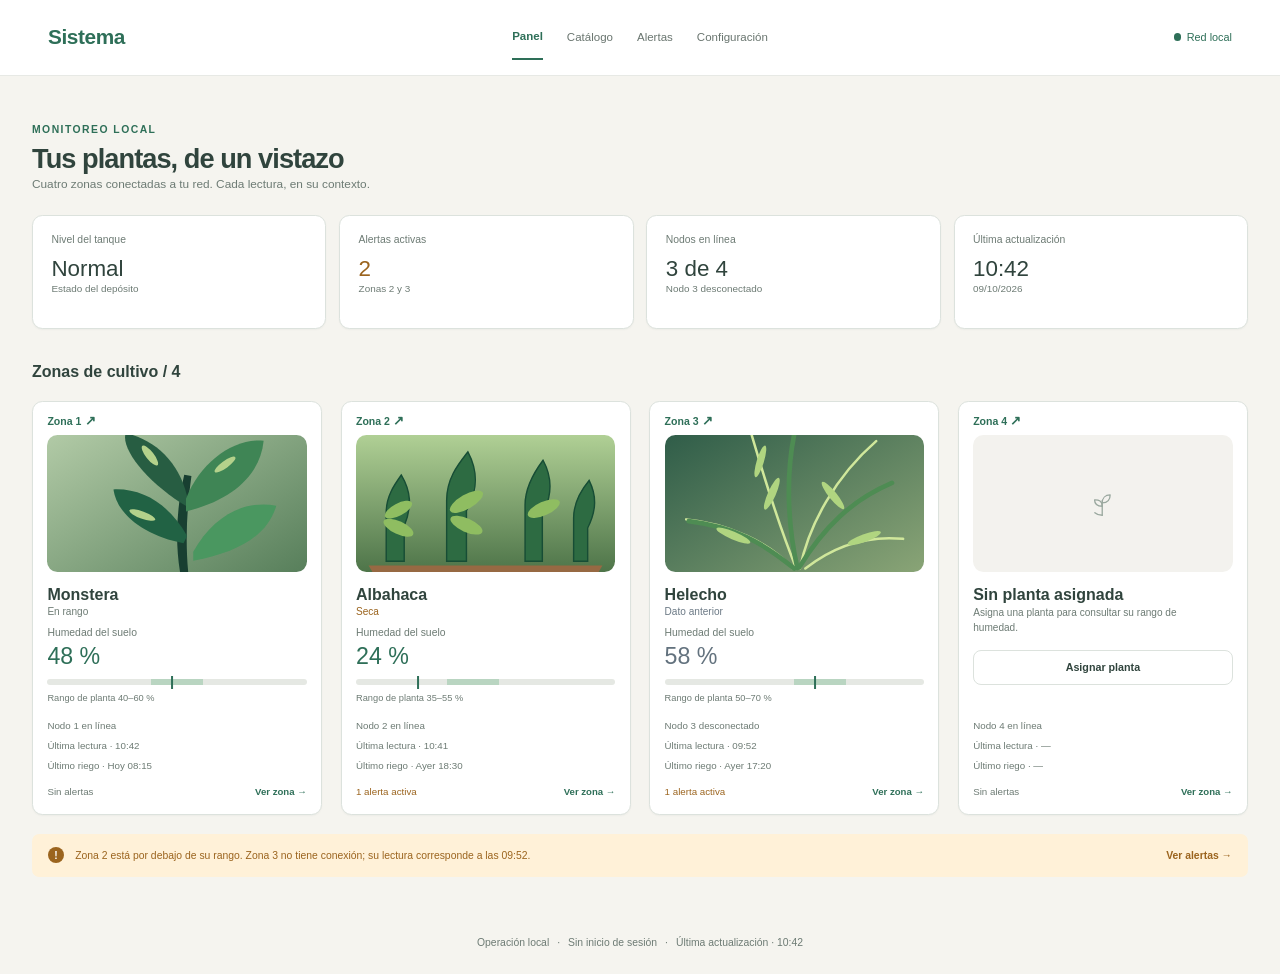
==== static/index.html @ 31420334 "Pantallas de escritorio con forme a los mockups fueron realizadas las siguientes pantallas, con unas" ====
<!doctype html>
<html lang="es-MX">
  <head>
    <meta charset="UTF-8" />
    <meta name="viewport" content="width=device-width, initial-scale=1.0" />
    <meta name="description" content="Panel local de monitoreo del sistema de riego." />
    <title>Panel | Sistema de riego</title>
    <link rel="icon" href="assets/favicon.svg" type="image/svg+xml" />
    <link rel="stylesheet" href="css/base.css" />
  </head>
  <body>
    <header class="site-header">
      <a class="brand" href="index.html" aria-label="Sistema, ir al panel">Sistema</a>
      <nav class="main-nav" aria-label="Navegación principal">
        <a class="nav-link is-active" href="index.html" aria-current="page">Panel</a>
        <a class="nav-link" href="construccion.html">Catálogo</a>
        <a class="nav-link" href="construccion.html">Alertas</a>
        <a class="nav-link" href="construccion.html">Configuración</a>
      </nav>
      <div class="network-status"><span class="status-dot" aria-hidden="true"></span>Red local</div>
    </header>

    <main class="dashboard">
      <section class="intro" aria-labelledby="page-title">
        <p class="eyebrow">Monitoreo local</p>
        <h1 id="page-title">Tus plantas, de un vistazo</h1>
        <p class="intro-copy">Cuatro zonas conectadas a tu red. Cada lectura, en su contexto.</p>
      </section>

      <section class="summary-grid" aria-label="Resumen del sistema">
        <article class="summary-card">
          <p class="card-label">Nivel del tanque</p>
          <p class="summary-value" id="tank-value">—</p>
          <p class="summary-detail" id="tank-detail">—</p>
        </article>
        <article class="summary-card">
          <p class="card-label">Alertas activas</p>
          <p class="summary-value summary-value--amber" id="alerts-value">—</p>
          <p class="summary-detail" id="alerts-detail">—</p>
        </article>
        <article class="summary-card">
          <p class="card-label">Nodos en línea</p>
          <p class="summary-value" id="nodes-value">—</p>
          <p class="summary-detail" id="nodes-detail">—</p>
        </article>
        <article class="summary-card">
          <p class="card-label">Última actualización</p>
          <p class="summary-value summary-value--time" id="updated-value">—</p>
          <p class="summary-detail" id="updated-detail">—</p>
        </article>
      </section>

      <section class="zones-section" aria-labelledby="zones-title">
        <div class="section-heading">
          <h2 id="zones-title">Zonas de cultivo <span aria-hidden="true">/</span> 4</h2>
        </div>
        <div class="zones-grid" id="zones-grid" aria-live="polite"></div>
      </section>

      <aside class="alert-banner" id="alert-banner" hidden>
        <span class="alert-icon" aria-hidden="true">!</span>
        <p id="alert-message"></p>
        <a href="construccion.html">Ver alertas <span aria-hidden="true">→</span></a>
      </aside>
    </main>

    <footer class="site-footer">
      <span>Operación local</span><span aria-hidden="true">·</span><span>Sin inicio de sesión</span><span aria-hidden="true">·</span><span id="footer-updated">Última actualización —</span>
    </footer>

    <script type="module" src="js/panel.js?v=3"></script>
  </body>
</html>
---- static/css/base.css ----
:root {
  --ink: #30443d;
  --muted: #6d7b74;
  --line: #dce2dd;
  --surface: #ffffff;
  --canvas: #f5f4ef;
  --green: #2e6f58;
  --green-soft: #b9d5c1;
  --amber: #9b641e;
  --amber-bg: #fff1d8;
  --radius: 0.65rem;
  --shadow: 0 1px 2px rgb(31 49 41 / 4%);
}

* { box-sizing: border-box; }

html { min-width: 320px; }

body {
  margin: 0;
  min-width: 320px;
  color: var(--ink);
  background: var(--canvas);
  font: 0.875rem/1.45 "Segoe UI", Tahoma, sans-serif;
}

a { color: inherit; }
a:focus-visible, button:focus-visible { outline: 3px solid #e0a43a; outline-offset: 3px; }

.site-header {
  min-height: 4.75rem;
  padding: 0 3rem;
  display: grid;
  grid-template-columns: 1fr auto 1fr;
  align-items: center;
  gap: 2rem;
  background: var(--surface);
  border-bottom: 1px solid #e7e9e5;
}

.brand { color: var(--green); font-size: 1.3rem; font-weight: 700; text-decoration: none; letter-spacing: -0.02em; }
.main-nav { display: flex; align-items: center; gap: 1.5rem; height: 100%; }
.nav-link { min-height: 44px; display: grid; place-items: center; color: #69756f; font-size: 0.72rem; text-decoration: none; }
.nav-link.is-active { color: var(--green); font-weight: 700; border-bottom: 2px solid var(--green); }
.network-status { justify-self: end; color: var(--green); font-size: 0.68rem; }
.status-dot { display: inline-block; width: 0.45rem; height: 0.45rem; margin-right: 0.35rem; background: var(--green); border-radius: 50%; }

.dashboard { max-width: 1320px; margin: 0 auto; padding: 2.9rem 2rem 2.4rem; }
.intro { margin-bottom: 1.35rem; }
.eyebrow { margin: 0 0 0.35rem; color: var(--green); font-size: 0.65rem; font-weight: 700; letter-spacing: 0.14em; text-transform: uppercase; }
h1, h2, h3, p { margin-top: 0; }
h1 { margin-bottom: 0.12rem; font-size: clamp(1.7rem, 2vw, 2.1rem); line-height: 1.15; letter-spacing: -0.035em; }
.intro-copy { margin: 0; color: var(--muted); font-size: 0.74rem; }

.summary-grid { display: grid; grid-template-columns: repeat(4, minmax(0, 1fr)); gap: 0.8rem; margin-bottom: 1.9rem; }
.summary-card, .zone-card { background: var(--surface); border: 1px solid var(--line); border-radius: var(--radius); box-shadow: var(--shadow); }
.summary-card { min-height: 7.15rem; padding: 1rem 1.15rem; }
.card-label, .metric-label { margin-bottom: 0.55rem; color: var(--muted); font-size: 0.65rem; }
.summary-value { margin-bottom: 0.02rem; font-size: 1.4rem; line-height: 1.15; }
.summary-value--amber, .active-alert { color: var(--amber); }
.summary-value--time { font-variant-numeric: tabular-nums; }
.summary-detail { margin: 0; color: var(--muted); font-size: 0.62rem; }
.section-heading h2 { margin-bottom: 1.1rem; font-size: 1rem; }
.zones-grid { display: grid; grid-template-columns: repeat(4, minmax(0, 1fr)); gap: 1.15rem; align-items: stretch; }
.zone-card { min-width: 0; overflow: hidden; display: flex; flex-direction: column; }
.zone-link { min-height: 2rem; padding: 0.68rem 0.9rem 0.25rem; display: flex; align-items: center; color: var(--green); font-size: 0.66rem; font-weight: 700; text-decoration: none; }
.arrow { margin-left: 0.2rem; font-size: 0.8rem; }
.zone-image { width: calc(100% - 1.8rem); height: 8.55rem; margin: 0 0.9rem; object-fit: cover; border-radius: 0.65rem; }
.zone-image--empty { display: grid; place-items: center; background: #f3f2ee; color: #99a49e; }
.plant-icon { width: 2.2rem; height: 2.4rem; position: relative; display: block; }
.plant-stem { position: absolute; width: 0.12rem; height: 1.35rem; left: 1.05rem; bottom: 0.1rem; background: #9aa89f; transform: rotate(-8deg); }
.plant-leaf { position: absolute; width: 0.9rem; height: 0.55rem; border: 0.12rem solid #9aa89f; border-radius: 100% 0 100% 0; }
.plant-leaf--left { top: 0.55rem; left: 0.25rem; transform: rotate(24deg); }
.plant-leaf--right { top: 0.15rem; left: 1.1rem; transform: rotate(-28deg); }
.zone-content { padding: 0.8rem 0.9rem 0.95rem; display: flex; flex: 1; flex-direction: column; }
.zone-content h3 { margin-bottom: 0.05rem; font-size: 1rem; line-height: 1.2; }
.zone-state, .empty-copy { margin-bottom: 0.25rem; color: var(--muted); font-size: 0.63rem; }
.zone-state--seca { color: var(--amber); }
.zone-state--sin-conexión { color: #6b7985; }
.zone-card--offline .humidity-value { color: #63727e; }
.metric-label { margin: 0.1rem 0 0.35rem; }
.humidity-value { margin-bottom: 0.65rem; color: var(--green); font-size: 1.45rem; line-height: 1; }
.humidity-range { margin-bottom: 0.85rem; }
.range-track { position: relative; height: 0.38rem; background: #e5e8e3; border-radius: 99px; }
.range-safe { position: absolute; top: 0; bottom: 0; background: var(--green-soft); }
.range-marker { position: absolute; top: -0.2rem; width: 0.12rem; height: 0.8rem; background: var(--green); transform: translateX(-50%); }
.range-caption { margin: 0.45rem 0 0; color: var(--muted); font-size: 0.58rem; }
.empty-copy { max-width: 15rem; min-height: 2.6rem; line-height: 1.5; }
.button { min-height: 2.2rem; display: inline-grid; place-items: center; padding: 0 0.8rem; border-radius: 0.5rem; font-size: 0.67rem; font-weight: 700; text-decoration: none; }
.button--secondary { margin-bottom: 0.7rem; border: 1px solid var(--line); }
.button--primary { color: #fff; background: var(--green); }
.zone-details { margin-top: auto; color: var(--muted); font-size: 0.61rem; }
.zone-details p { margin: 0 0 0.35rem; }
.zone-footer { margin-top: 0.75rem; display: flex; align-items: center; justify-content: space-between; gap: 0.3rem; }
.no-alert { color: var(--muted); }
.view-link { color: var(--green); font-size: 0.6rem; font-weight: 700; text-decoration: none; white-space: nowrap; }
.alert-banner { min-height: 2.7rem; margin-top: 1.15rem; padding: 0.65rem 1rem; display: flex; align-items: center; gap: 0.7rem; color: var(--amber); background: var(--amber-bg); border-radius: 0.45rem; font-size: 0.65rem; }
.alert-banner p { flex: 1; margin: 0; }
.alert-banner a { font-weight: 700; text-decoration: none; white-space: nowrap; }
.alert-icon { width: 1rem; height: 1rem; display: grid; place-items: center; color: #fff; background: var(--amber); border-radius: 50%; font-size: 0.65rem; font-weight: 700; }
.site-footer { padding: 1.2rem 2rem 1.5rem; color: var(--muted); text-align: center; font-size: 0.65rem; }
.site-footer span { margin: 0 0.25rem; }
.construction-page { max-width: 50rem; min-height: 65vh; margin: 0 auto; padding: 6rem 2rem; text-align: center; }
.construction-page h1 { margin-bottom: 0.8rem; }
.construction-page p:not(.eyebrow) { color: var(--muted); margin-bottom: 1.5rem; }

.detail-page { max-width: 1320px; margin: 0 auto; padding: 2.2rem 2rem 2.5rem; }
.detail-heading { display: flex; align-items: flex-end; justify-content: space-between; gap: 2rem; }
.detail-heading h1 { margin-bottom: 0.15rem; }
.detail-subtitle { margin-bottom: 0.55rem; font-size: 1.15rem; font-weight: 600; }
.detail-meta, .photo-credit, .chart-footnote, .chart-note { color: var(--muted); font-size: 0.61rem; }
.heading-actions { display: flex; gap: 0.65rem; padding-bottom: 0.35rem; }
.detail-alert { margin: 1.2rem 0 1.4rem; padding: 0.8rem 1rem; display: flex; flex-direction: column; color: var(--amber); background: var(--amber-bg); border-radius: 0.45rem; font-size: 0.68rem; }
.detail-alert strong { margin-bottom: 0.2rem; }
.detail-card { background: var(--surface); border: 1px solid var(--line); border-radius: var(--radius); box-shadow: var(--shadow); }
.plant-profile { padding: 1.15rem; }
.profile-image { width: 18rem; height: 11rem; display: block; object-fit: cover; border-radius: 0.35rem; }
.photo-credit { margin: 0.35rem 0 0.7rem; }
.plant-profile h2, .zone-summary h2 { margin: 0 0 0.08rem; font-size: 1.05rem; }
.plant-profile > p:not(.photo-credit), .care-note, .source-note { font-size: 0.7rem; }
.scientific-name { margin-bottom: 0.45rem; color: var(--green); font-weight: 700; }
.plant-facts { display: grid; grid-template-columns: repeat(3, 1fr); gap: 0.5rem 2rem; margin: 0.85rem 0; }
.plant-facts div, .condition-list div { display: grid; gap: 0.05rem; }
dt, .care-note strong, .source-note strong { color: var(--green); font-size: 0.61rem; font-weight: 700; }
dd { margin: 0; font-size: 0.68rem; }
.care-note, .source-note { display: grid; gap: 0.15rem; margin-top: 0.55rem; }
.detail-top-grid { display: grid; grid-template-columns: minmax(15rem, 0.8fr) minmax(0, 1.7fr); gap: 1.15rem; margin-top: 1.15rem; }
.plant-status { padding: 1.15rem; }
.detail-humidity { margin: 0.2rem 0 0.7rem; color: var(--amber); font-size: 2.1rem; line-height: 1; font-variant-numeric: tabular-nums; }
.detail-humidity span { font-size: 1.25rem; font-weight: 600; }
.detail-range { margin-bottom: 1rem; }
.plant-status h3, .compact-card h3, .action-card h3 { margin: 0 0 0.55rem; font-size: 0.8rem; }
.chart-legend { margin-bottom: 0.55rem; color: var(--muted); font-size: 0.6rem; }
.legend-line, .legend-band { display: inline-block; width: 1.1rem; height: 0.15rem; margin-right: 0.2rem; vertical-align: middle; background: var(--green); }
.legend-band { height: 0.6rem; background: var(--green-soft); }
.chart-wrap { width: 100%; height: 11rem; }
.chart-wrap--wide { height: 14rem; }
.chart { width: 100%; height: 100%; overflow: visible; }
.chart-band { fill: #e2eee4; }
.chart-gridline { stroke: #e2e7e2; stroke-width: 1; }
.chart-line { fill: none; stroke: var(--green); stroke-width: 2.5; }
.chart-point { fill: var(--amber); }
.chart text { fill: var(--muted); font: 10px "Segoe UI", Tahoma, sans-serif; }
.plant-change { stroke: var(--amber); stroke-dasharray: 4 4; stroke-width: 1; }
.plant-change-label { fill: var(--amber) !important; }
.chart-footnote { margin: 0.35rem 0 0; }
.zone-summary { grid-column: 1; grid-row: 1; padding: 1.15rem; }
.plant-status { grid-column: 2; grid-row: 1; }
.summary-icon { width: 100%; height: 9rem; object-fit: cover; border-radius: 0.35rem; margin-bottom: 0.85rem; }
.summary-lines { margin-top: 1rem; color: var(--muted); font-size: 0.66rem; }
.summary-lines p { margin-bottom: 0.45rem; }
.period-section { margin-top: 1.15rem; padding: 1.15rem; }
.period-switch { display: flex; gap: 0.35rem; margin-bottom: 0.85rem; }
.period-button { min-height: 2rem; padding: 0 0.7rem; color: var(--ink); background: #fff; border: 1px solid var(--line); border-radius: 0.35rem; font: inherit; font-size: 0.63rem; font-weight: 700; cursor: pointer; }
.period-button.is-selected { color: #fff; background: var(--green); border-color: var(--green); }
.period-metrics { display: grid; grid-template-columns: repeat(2, 1fr); gap: 0.75rem; margin-bottom: 1rem; }
.period-metrics article { padding: 0.8rem; background: var(--canvas); border-radius: 0.45rem; }
.period-metrics p { margin-bottom: 0.1rem; color: var(--green); font-size: 0.62rem; font-weight: 700; }
.period-metrics strong { display: block; font-size: 1.3rem; }
.period-metrics span, .compact-card span, .compact-card small, .action-card p { display: block; color: var(--muted); font-size: 0.61rem; }
.period-section h3 { margin-bottom: 0.25rem; font-size: 0.8rem; }
.chart-note { margin-bottom: 0.45rem; }
.period-chart-legend { margin: 0 0 0.65rem; display: flex; flex-wrap: wrap; gap: 0.75rem 1.2rem; color: var(--muted); font-size: 0.61rem; }
.period-chart-legend span { display: inline-flex; align-items: center; gap: 0.25rem; }
.period-chart-legend strong { color: var(--ink); }
.period-chart-legend .legend-line, .period-chart-legend .legend-band, .period-chart-legend .legend-point { flex: 0 0 auto; margin: 0; }
.legend-point { display: inline-block; width: 0.55rem; height: 0.55rem; background: var(--amber); border-radius: 50%; }
.info-grid { display: grid; grid-template-columns: repeat(2, minmax(0, 1fr)); gap: 1.15rem; margin-top: 1.15rem; }
.compact-card, .action-card { min-height: 8.2rem; padding: 1.1rem; }
.date-label { margin: 0.35rem 0 0; color: var(--green); font-size: 0.6rem; font-weight: 700; }
.compact-card strong { display: block; font-size: 1.2rem; }
.compact-card small { margin-top: 0.8rem; }
.condition-list { display: grid; grid-template-columns: repeat(3, 1fr); gap: 0.6rem; margin: 0 0 0.55rem; }
.condition-list dd { font-size: 1.05rem; font-weight: 600; }
.link-card { min-height: 4.1rem; padding: 1rem; display: flex; flex-direction: column; justify-content: center; gap: 0.2rem; text-decoration: none; }
.link-card strong { color: var(--green); font-size: 0.8rem; }
.link-card span { color: var(--muted); font-size: 0.61rem; }
.action-card .button { width: max-content; margin: 0.2rem 0.3rem 0 0; border: 1px solid var(--line); cursor: pointer; }
.action-card .button--primary { border-color: var(--green); }
.action-feedback { margin-top: 0.45rem; color: var(--green) !important; }
.history-section, .irrigation-states { margin-top: 1.15rem; padding: 1.15rem; }
.section-title-row { display: flex; justify-content: space-between; }
.section-title-row h2, .irrigation-states h2 { margin: 0 0 0.85rem; font-size: 0.9rem; }
.section-title-row span { color: var(--green); font-size: 0.6rem; }
.history-label { margin: 0.7rem 0 0.4rem; color: var(--green); font-size: 0.6rem; }
.history-item { min-height: 3.4rem; margin-top: 0.35rem; padding: 0.7rem; display: grid; grid-template-columns: 8rem 1fr auto; align-items: center; gap: 0.7rem; background: var(--canvas); border-radius: 0.45rem; font-size: 0.62rem; }
.history-item span { color: var(--muted); }
.history-item b { padding: 0.25rem 0.5rem; color: var(--green); background: var(--green-soft); border-radius: 0.35rem; font-size: 0.57rem; }
.history-item--alert { background: var(--amber-bg); }.history-item--alert b { color: var(--amber); background: transparent; }
.state-grid { display: grid; grid-template-columns: repeat(2, 1fr); gap: 0.7rem; }
.state-grid div { padding: 0.75rem; display: grid; gap: 0.25rem; background: var(--canvas); border-radius: 0.45rem; }.state-grid b { color: var(--green); font-size: 0.62rem; }.state-grid span { color: var(--muted); font-size: 0.59rem; }
.confirm-dialog { max-width: 25rem; width: calc(100% - 2rem); padding: 1.4rem; color: var(--ink); border: 1px solid var(--line); border-radius: var(--radius); box-shadow: 0 1rem 3rem rgb(31 49 41 / 20%); }.confirm-dialog::backdrop { background: rgb(30 45 38 / 35%); }.confirm-dialog h2 { margin: 0 0 0.5rem; font-size: 1rem; }.confirm-dialog p { color: var(--muted); font-size: 0.75rem; }.dialog-actions { display: flex; justify-content: flex-end; gap: 0.5rem; }
.empty-detail-page { max-width: 1320px; min-height: calc(100vh - 9rem); margin: 0 auto; padding: 2.2rem 2rem 2.5rem; }
.empty-detail-heading { display: flex; align-items: flex-start; justify-content: space-between; gap: 2rem; }
.empty-detail-heading h1 { margin: 1rem 0 0.7rem; font-size: clamp(2rem, 3vw, 2.65rem); }
.empty-detail-heading p:not(.eyebrow):not(.detail-meta) { margin-bottom: 0.6rem; color: var(--muted); font-size: 0.85rem; }
.empty-detail-heading .button { margin-top: 2rem; }
.empty-node-status { margin: 1.65rem 0 1.8rem; color: var(--green); font-size: 0.75rem; font-weight: 700; }
.empty-zone-card { min-height: 20rem; padding: 2.5rem 1.5rem; display: flex; align-items: center; flex-direction: column; justify-content: center; text-align: center; }
.empty-plant-icon { width: 4.25rem; height: 4.25rem; margin-bottom: 1.2rem; padding: 0.8rem; display: block; background: #f3f2ee; border-radius: 0.65rem; object-fit: contain; }
.empty-zone-card h2 { margin-bottom: 0.85rem; font-size: 1.6rem; }
.empty-zone-card p { max-width: 42rem; margin-bottom: 1.35rem; color: var(--muted); font-size: 0.78rem; }
.empty-zone-card .button { margin-bottom: 1.4rem; }
.empty-zone-card small { color: var(--muted); font-size: 0.66rem; }

@media (max-width: 900px) {
  .site-header { padding: 0 1.5rem; }
  .dashboard { padding-inline: 1.5rem; }
  .zones-grid { grid-template-columns: repeat(2, minmax(0, 1fr)); }
  .detail-top-grid { grid-template-columns: 1fr; }
  .zone-summary, .plant-status { grid-column: auto; grid-row: auto; }
}

@media (min-width: 901px) {
  .detail-page { font-size: 0.95rem; }
  .detail-page .detail-subtitle { font-size: 1.25rem; }
  .detail-page .detail-meta, .detail-page .photo-credit, .detail-page .chart-footnote, .detail-page .chart-note { font-size: 0.72rem; }
  .detail-page .plant-profile > p:not(.photo-credit), .detail-page .care-note, .detail-page .source-note { font-size: 0.78rem; }
  .detail-page dt, .detail-page .care-note strong, .detail-page .source-note strong { font-size: 0.68rem; }
  .detail-page dd, .detail-page .summary-lines, .detail-page .zone-state { font-size: 0.75rem; }
  .detail-page .card-label, .detail-page .range-caption { font-size: 0.72rem; }
  .detail-page .chart-legend, .detail-page .period-chart-legend { font-size: 0.7rem; }
  .detail-page .period-metrics p { font-size: 0.68rem; }
  .detail-page .period-metrics span, .detail-page .compact-card span, .detail-page .compact-card small, .detail-page .action-card p { font-size: 0.68rem; }
  .detail-page .history-item, .detail-page .state-grid span { font-size: 0.68rem; }
  .detail-page .history-label, .detail-page .state-grid b { font-size: 0.68rem; }
  .detail-page .chart text { font-size: 11px; }
}

@media (max-width: 620px) {
  .site-header { grid-template-columns: 1fr auto; gap: 0.8rem; padding: 0.75rem 1rem 0; }
  .main-nav { grid-column: 1 / -1; grid-row: 2; overflow-x: auto; justify-content: flex-start; gap: 1.25rem; }
  .network-status { grid-column: 2; grid-row: 1; }
  .dashboard { padding: 2rem 1rem; }
  .summary-grid { grid-template-columns: repeat(2, minmax(0, 1fr)); }
  .zones-grid { grid-template-columns: 1fr; }
  .detail-page { padding: 2rem 1rem; }
  .empty-detail-page { padding: 2rem 1rem; }
  .detail-heading { align-items: flex-start; flex-direction: column; gap: 1rem; }
  .empty-detail-heading { flex-direction: column; gap: 0.5rem; }
  .empty-detail-heading .button { margin-top: 0.5rem; }
  .detail-subtitle { font-size: 1rem; }
  .heading-actions { padding: 0; }
  .plant-facts, .period-metrics, .info-grid, .state-grid { grid-template-columns: 1fr; }
  .profile-image { width: 100%; height: auto; }
  .summary-icon { height: auto; }
  .chart-wrap--wide { height: 11rem; }
  .history-item { grid-template-columns: 1fr; gap: 0.2rem; }
  .alert-banner { align-items: flex-start; flex-wrap: wrap; }
  .alert-banner p { min-width: 12rem; }
}

@media (prefers-reduced-motion: reduce) {
  *, *::before, *::after { scroll-behavior: auto !important; transition-duration: 0.01ms !important; }
}
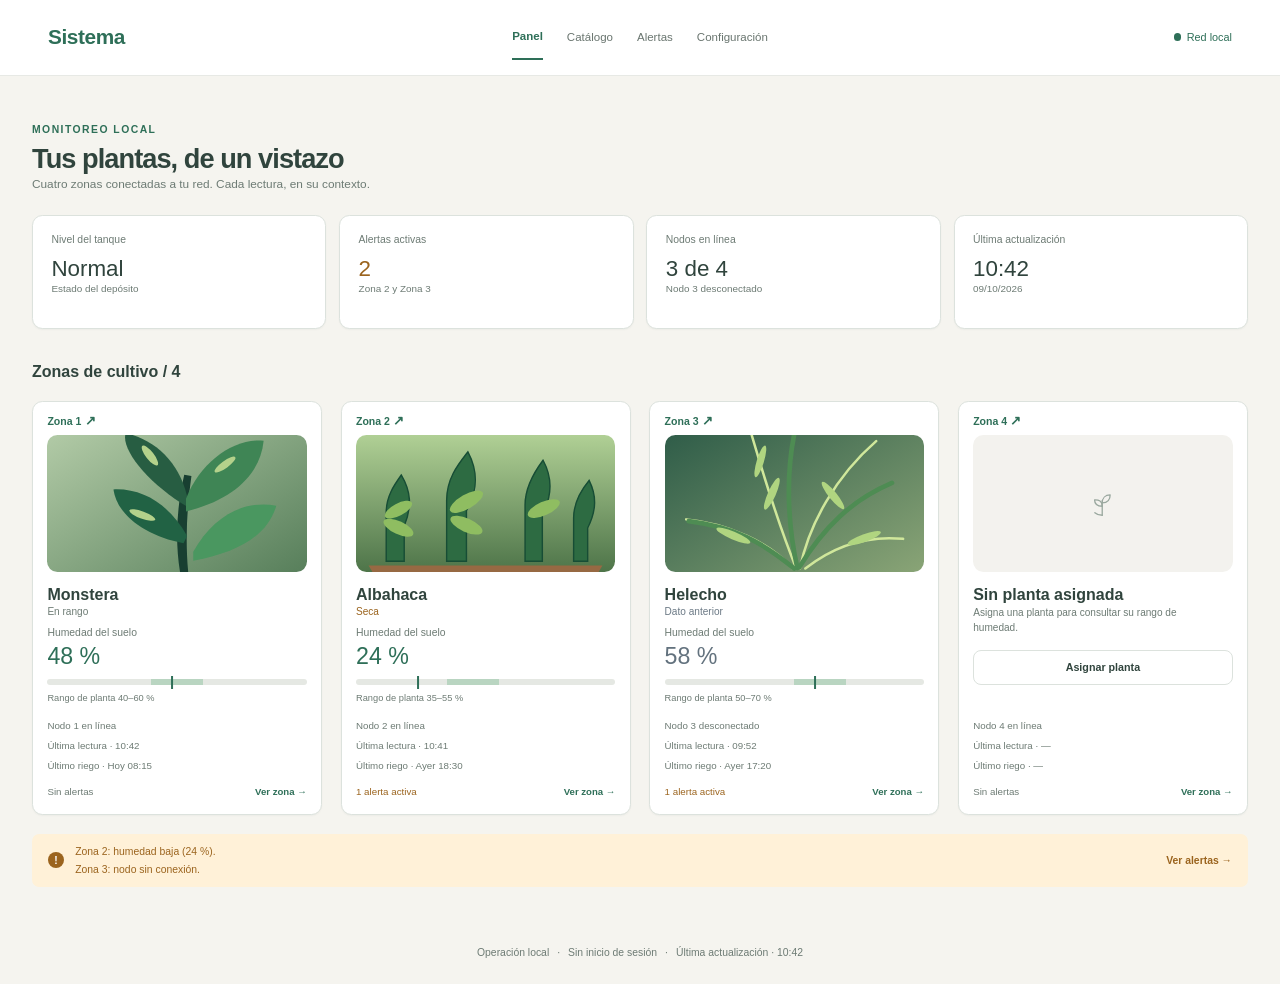
==== commit afcc5981: "Pantalla de alerta ya funciona" ====
--- a/static/index.html
+++ b/static/index.html
@@ -14,7 +14,7 @@
       <nav class="main-nav" aria-label="Navegación principal">
         <a class="nav-link is-active" href="index.html" aria-current="page">Panel</a>
         <a class="nav-link" href="construccion.html">Catálogo</a>
-        <a class="nav-link" href="construccion.html">Alertas</a>
+        <a class="nav-link" href="alertas.html">Alertas</a>
         <a class="nav-link" href="construccion.html">Configuración</a>
       </nav>
       <div class="network-status"><span class="status-dot" aria-hidden="true"></span>Red local</div>
@@ -59,8 +59,8 @@
 
       <aside class="alert-banner" id="alert-banner" hidden>
         <span class="alert-icon" aria-hidden="true">!</span>
-        <p id="alert-message"></p>
-        <a href="construccion.html">Ver alertas <span aria-hidden="true">→</span></a>
+        <div class="alert-messages" id="alert-messages"></div>
+        <a href="alertas.html">Ver alertas <span aria-hidden="true">→</span></a>
       </aside>
     </main>
 
--- a/static/css/base.css
+++ b/static/css/base.css
@@ -95,7 +95,8 @@
 .no-alert { color: var(--muted); }
 .view-link { color: var(--green); font-size: 0.6rem; font-weight: 700; text-decoration: none; white-space: nowrap; }
 .alert-banner { min-height: 2.7rem; margin-top: 1.15rem; padding: 0.65rem 1rem; display: flex; align-items: center; gap: 0.7rem; color: var(--amber); background: var(--amber-bg); border-radius: 0.45rem; font-size: 0.65rem; }
-.alert-banner p { flex: 1; margin: 0; }
+.alert-messages { flex: 1; display: grid; gap: 0.15rem; }
+.alert-messages p { margin: 0; }
 .alert-banner a { font-weight: 700; text-decoration: none; white-space: nowrap; }
 .alert-icon { width: 1rem; height: 1rem; display: grid; place-items: center; color: #fff; background: var(--amber); border-radius: 50%; font-size: 0.65rem; font-weight: 700; }
 .site-footer { padding: 1.2rem 2rem 1.5rem; color: var(--muted); text-align: center; font-size: 0.65rem; }
@@ -103,6 +104,17 @@
 .construction-page { max-width: 50rem; min-height: 65vh; margin: 0 auto; padding: 6rem 2rem; text-align: center; }
 .construction-page h1 { margin-bottom: 0.8rem; }
 .construction-page p:not(.eyebrow) { color: var(--muted); margin-bottom: 1.5rem; }
+.alerts-page { max-width: 64rem; min-height: calc(100vh - 9rem); margin: 0 auto; padding: 3rem 2rem; }
+.alerts-page h1 { margin-bottom: 0.3rem; }
+.alerts-intro { margin-bottom: 1.5rem; color: var(--muted); }
+.alerts-list { display: grid; gap: 0.8rem; margin-bottom: 1.5rem; }
+.alert-item { padding: 1rem; display: grid; grid-template-columns: 2rem 1fr auto; align-items: center; gap: 0.8rem; background: var(--amber-bg); border: 1px solid #f0d9ad; border-radius: var(--radius); }
+.alert-item--offline { background: #eef1f2; border-color: #d7dfe2; }
+.alert-item-icon { width: 1.35rem; height: 1.35rem; display: grid; place-items: center; color: #fff; background: var(--amber); border-radius: 50%; font-size: 0.75rem; font-weight: 700; }
+.alert-item--offline .alert-item-icon { background: #687985; }
+.alert-item h2 { margin: 0 0 0.2rem; font-size: 0.85rem; }
+.alert-item p { margin: 0; color: var(--muted); font-size: 0.7rem; }
+.alert-item a { color: var(--green); font-size: 0.68rem; font-weight: 700; text-decoration: none; white-space: nowrap; }
 
 .detail-page { max-width: 1320px; margin: 0 auto; padding: 2.2rem 2rem 2.5rem; }
 .detail-heading { display: flex; align-items: flex-end; justify-content: space-between; gap: 2rem; }
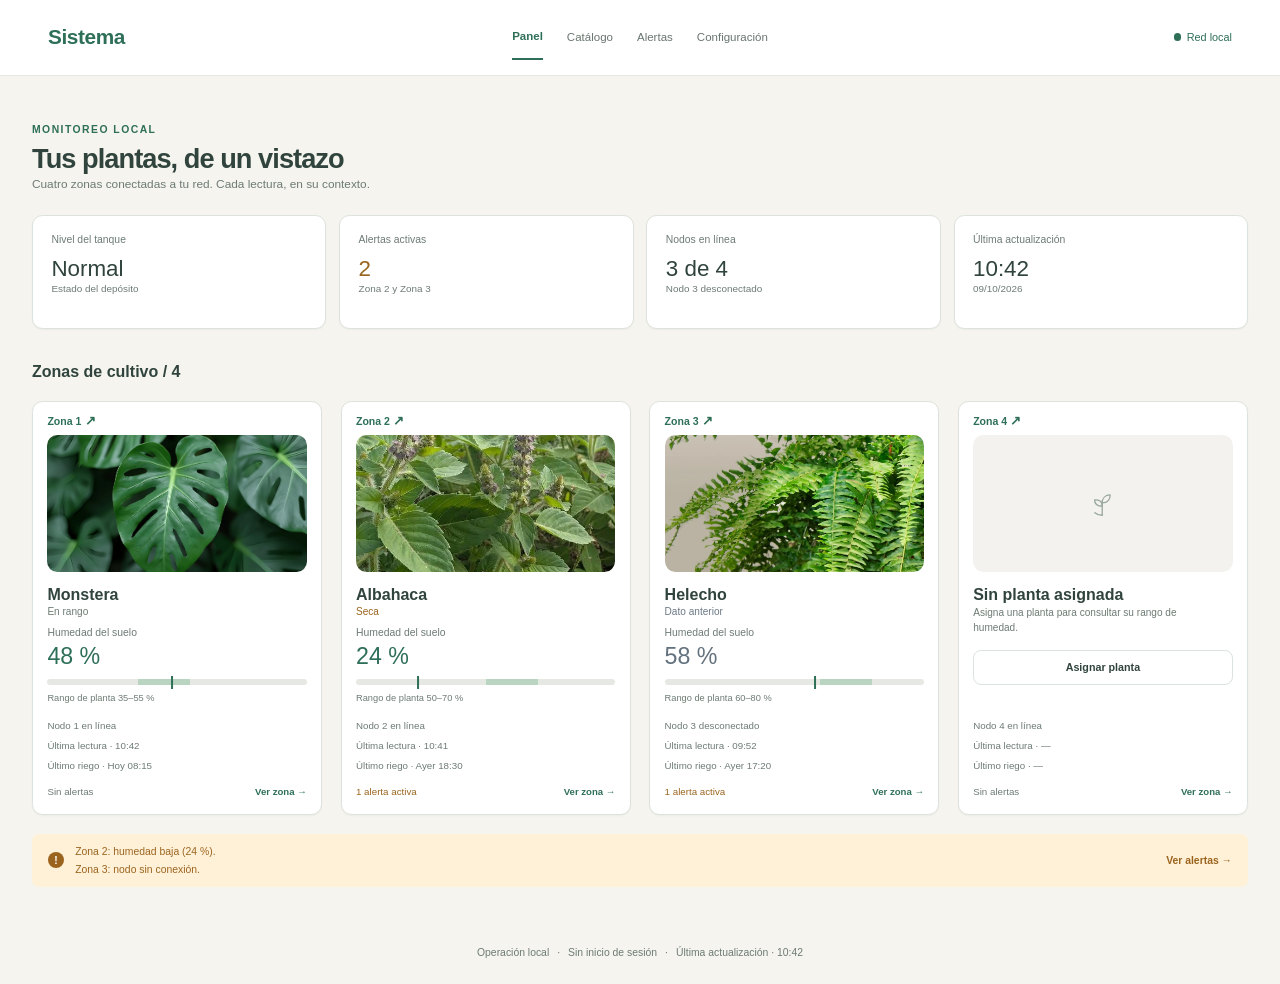
==== commit 358d40f8: "Cátalogo Se actualizaron las plantas que se podían actualizar y se agregaron al apartado de "Catálog" ====
--- a/static/index.html
+++ b/static/index.html
@@ -13,7 +13,7 @@
       <a class="brand" href="index.html" aria-label="Sistema, ir al panel">Sistema</a>
       <nav class="main-nav" aria-label="Navegación principal">
         <a class="nav-link is-active" href="index.html" aria-current="page">Panel</a>
-        <a class="nav-link" href="construccion.html">Catálogo</a>
+        <a class="nav-link" href="catalogo.html">Catálogo</a>
         <a class="nav-link" href="alertas.html">Alertas</a>
         <a class="nav-link" href="construccion.html">Configuración</a>
       </nav>
@@ -33,11 +33,11 @@
           <p class="summary-value" id="tank-value">—</p>
           <p class="summary-detail" id="tank-detail">—</p>
         </article>
-        <article class="summary-card">
+        <a class="summary-card summary-card--link" href="alertas.html">
           <p class="card-label">Alertas activas</p>
           <p class="summary-value summary-value--amber" id="alerts-value">—</p>
           <p class="summary-detail" id="alerts-detail">—</p>
-        </article>
+        </a>
         <article class="summary-card">
           <p class="card-label">Nodos en línea</p>
           <p class="summary-value" id="nodes-value">—</p>
@@ -68,6 +68,6 @@
       <span>Operación local</span><span aria-hidden="true">·</span><span>Sin inicio de sesión</span><span aria-hidden="true">·</span><span id="footer-updated">Última actualización —</span>
     </footer>
 
-    <script type="module" src="js/panel.js?v=3"></script>
+    <script type="module" src="js/panel.js?v=5"></script>
   </body>
 </html>
--- a/static/css/base.css
+++ b/static/css/base.css
@@ -55,6 +55,8 @@
 .summary-grid { display: grid; grid-template-columns: repeat(4, minmax(0, 1fr)); gap: 0.8rem; margin-bottom: 1.9rem; }
 .summary-card, .zone-card { background: var(--surface); border: 1px solid var(--line); border-radius: var(--radius); box-shadow: var(--shadow); }
 .summary-card { min-height: 7.15rem; padding: 1rem 1.15rem; }
+.summary-card--link { display: block; color: inherit; text-decoration: none; transition: border-color 0.15s ease, box-shadow 0.15s ease; }
+.summary-card--link:hover { border-color: var(--green-soft); box-shadow: 0 0.25rem 0.8rem rgb(31 49 41 / 9%); }
 .card-label, .metric-label { margin-bottom: 0.55rem; color: var(--muted); font-size: 0.65rem; }
 .summary-value { margin-bottom: 0.02rem; font-size: 1.4rem; line-height: 1.15; }
 .summary-value--amber, .active-alert { color: var(--amber); }
@@ -115,6 +117,29 @@
 .alert-item h2 { margin: 0 0 0.2rem; font-size: 0.85rem; }
 .alert-item p { margin: 0; color: var(--muted); font-size: 0.7rem; }
 .alert-item a { color: var(--green); font-size: 0.68rem; font-weight: 700; text-decoration: none; white-space: nowrap; }
+.assign-page { max-width: 70rem; min-height: calc(100vh - 9rem); margin: 0 auto; padding: 3rem 2rem; }
+.assign-page h1 { margin-bottom: 0.35rem; }
+.assign-intro { margin-bottom: 1.5rem; color: var(--muted); }
+.plant-options { display: grid; grid-template-columns: repeat(3, minmax(0, 1fr)); gap: 1rem; margin-bottom: 1.5rem; }
+.plant-option { overflow: hidden; background: var(--surface); border: 1px solid var(--line); border-radius: var(--radius); }
+.plant-option img { width: 100%; height: 9rem; display: block; object-fit: cover; }
+.plant-option div { padding: 0.9rem; }
+.plant-option h2 { margin: 0 0 0.2rem; font-size: 1rem; }
+.plant-option p { margin-bottom: 0.8rem; color: var(--muted); font-size: 0.7rem; }
+.plant-option .button { border: 0; cursor: pointer; }
+.catalog-page { max-width: 70rem; min-height: calc(100vh - 9rem); margin: 0 auto; padding: 3rem 2rem; }
+.catalog-page h1 { margin-bottom: 0.35rem; }
+.catalog-intro { margin-bottom: 1.5rem; color: var(--muted); }
+.catalog-grid { display: grid; grid-template-columns: repeat(3, minmax(0, 1fr)); gap: 1rem; }
+.catalog-card { overflow: hidden; position: relative; background: var(--surface); border: 1px solid var(--line); border-radius: var(--radius); cursor: pointer; transition: transform 0.2s ease, box-shadow 0.2s ease; }
+.catalog-card:hover, .catalog-card:focus-visible, .catalog-card.is-expanded { z-index: 2; transform: scale(1.04); box-shadow: 0 0.8rem 1.5rem rgb(31 49 41 / 16%); outline: none; }
+.catalog-card img { width: 100%; height: 9rem; display: block; object-fit: cover; }
+.catalog-card div { padding: 0.9rem; }
+.catalog-card h2 { margin: 0 0 0.25rem; font-size: 1rem; }
+.catalog-card strong { display: block; margin-bottom: 0.5rem; color: var(--green); font-size: 0.7rem; }
+.catalog-card p { margin: 0; color: var(--muted); font-size: 0.72rem; }
+.catalog-description { max-height: 0; overflow: hidden; opacity: 0; transition: max-height 0.2s ease, opacity 0.2s ease, margin-top 0.2s ease; }
+.catalog-card:hover .catalog-description, .catalog-card:focus-visible .catalog-description, .catalog-card.is-expanded .catalog-description { max-height: 8rem; margin-top: 0.55rem; opacity: 1; }
 
 .detail-page { max-width: 1320px; margin: 0 auto; padding: 2.2rem 2rem 2.5rem; }
 .detail-heading { display: flex; align-items: flex-end; justify-content: space-between; gap: 2rem; }
@@ -254,6 +279,9 @@
   .detail-subtitle { font-size: 1rem; }
   .heading-actions { padding: 0; }
   .plant-facts, .period-metrics, .info-grid, .state-grid { grid-template-columns: 1fr; }
+  .plant-options { grid-template-columns: 1fr; }
+  .catalog-page { padding: 2rem 1rem; }
+  .catalog-grid { grid-template-columns: 1fr; }
   .profile-image { width: 100%; height: auto; }
   .summary-icon { height: auto; }
   .chart-wrap--wide { height: 11rem; }
